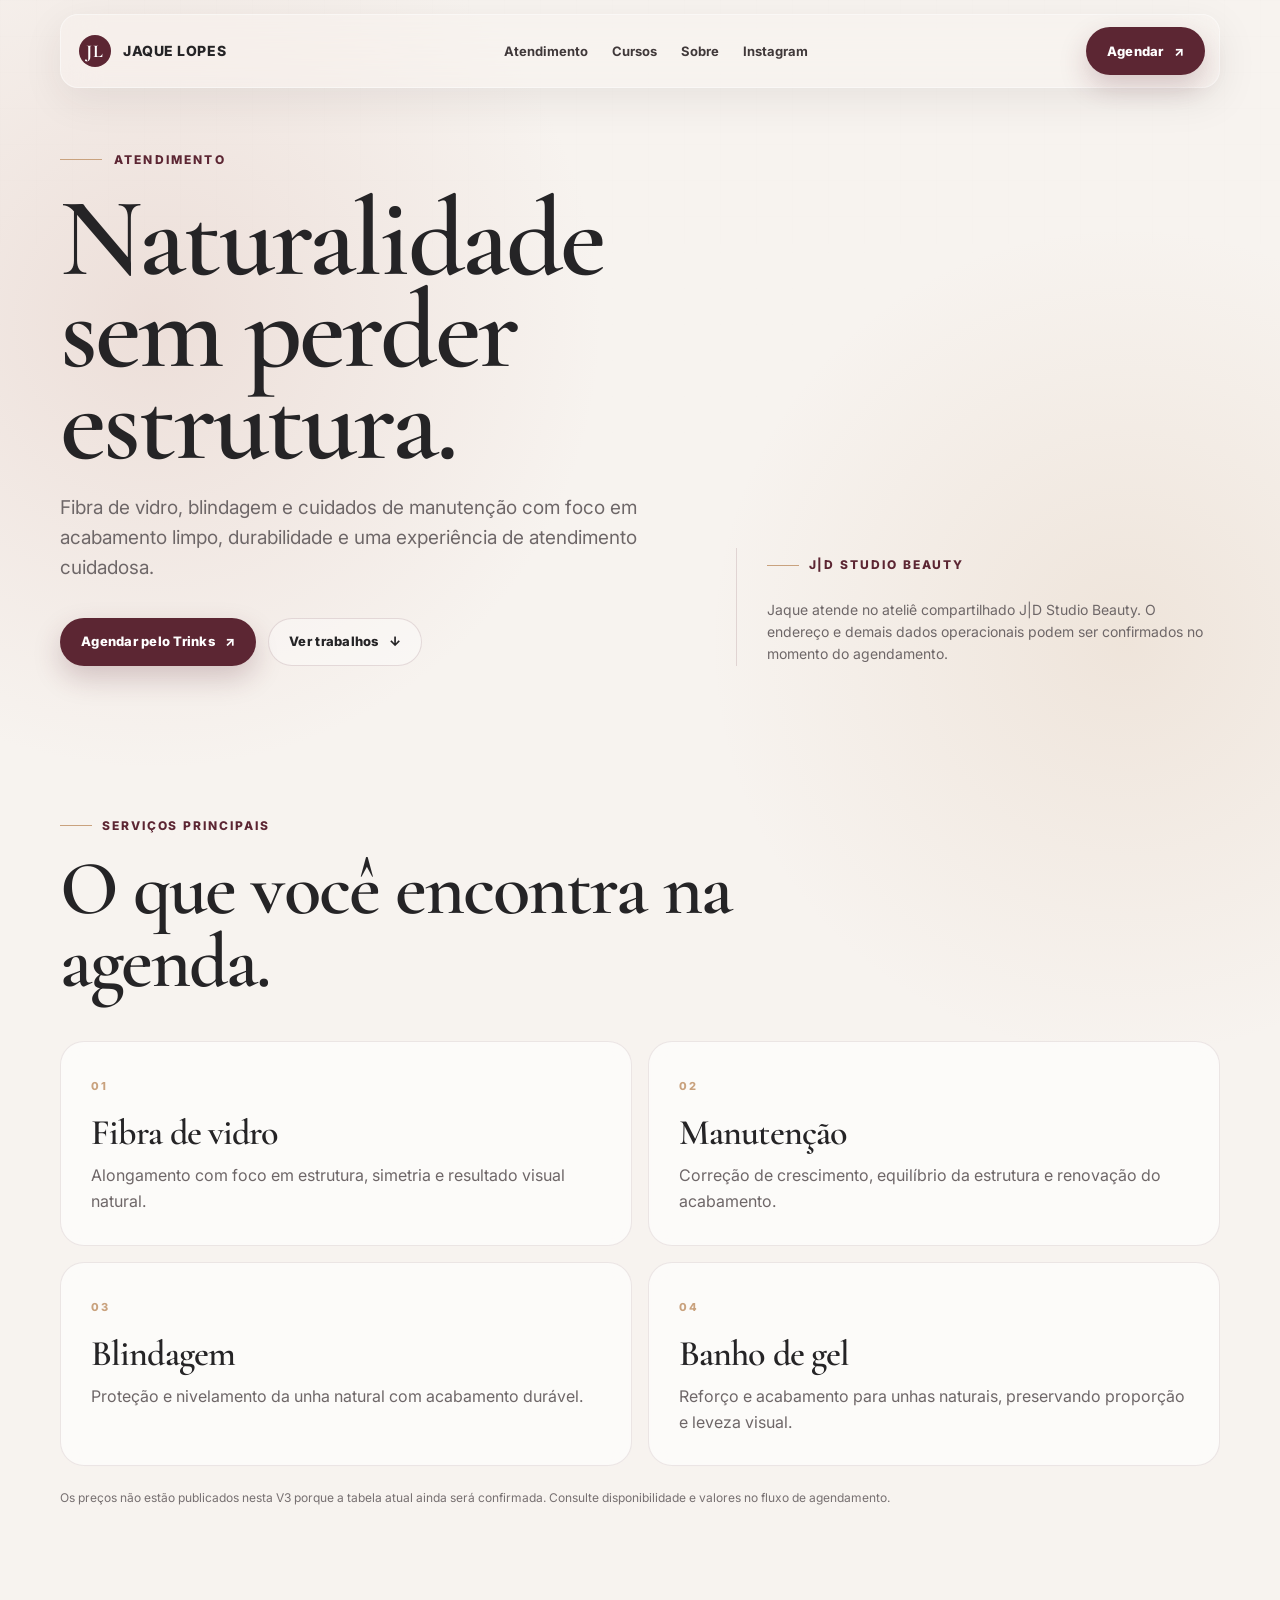
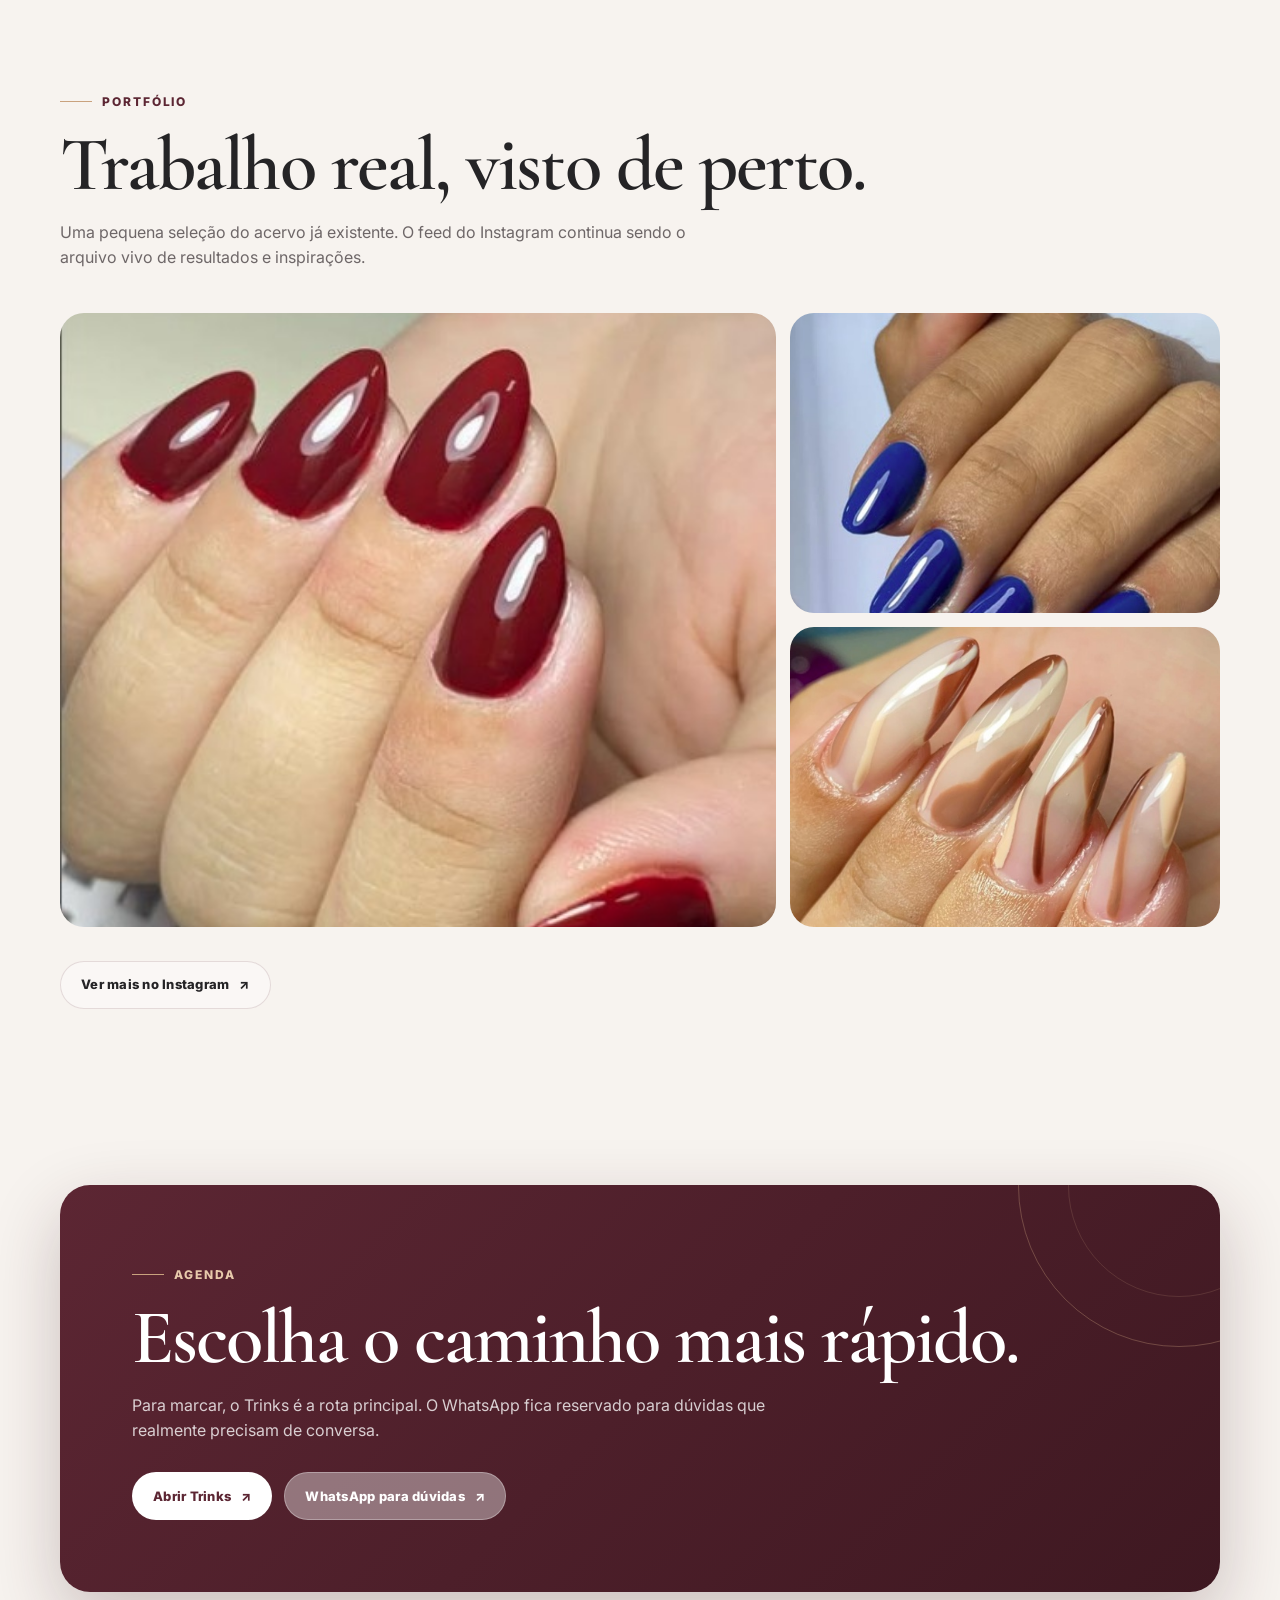
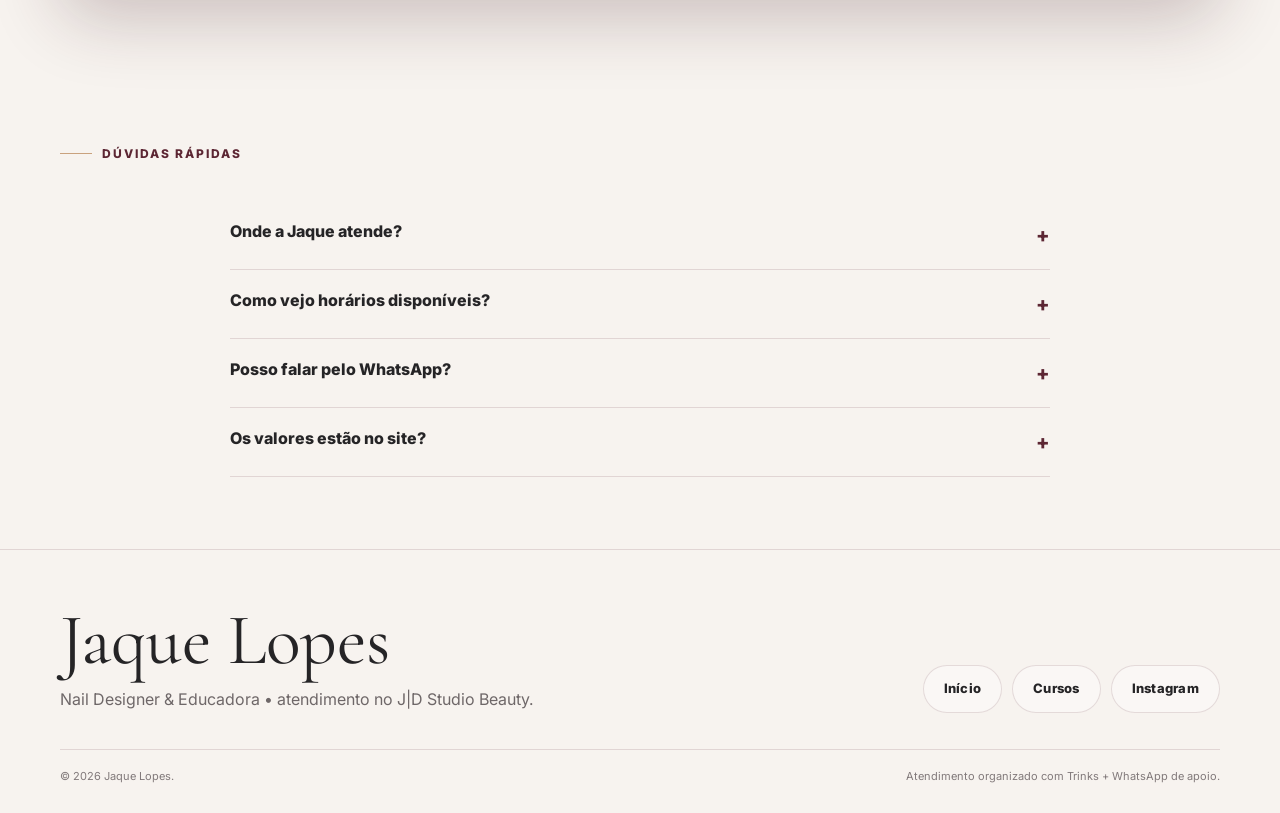
==== atendimento.html @ b5ff6c97 "V3: add dedicated attendance journey" ====
<!doctype html>
<html lang="pt-BR">
<head>
  <meta charset="utf-8">
  <meta name="viewport" content="width=device-width, initial-scale=1, viewport-fit=cover">
  <meta name="theme-color" content="#F7F3EF">
  <title>Atendimento | Jaque Lopes</title>
  <meta name="description" content="Atendimento de Jaque Lopes no J|D Studio Beauty: fibra de vidro, manutenção, blindagem e banho de gel, com foco em acabamento natural.">
  <link rel="icon" type="image/svg+xml" href="assets/img/favicon.svg">
  <link rel="preconnect" href="https://fonts.googleapis.com">
  <link rel="preconnect" href="https://fonts.gstatic.com" crossorigin>
  <link href="https://fonts.googleapis.com/css2?family=Cormorant+Garamond:ital,wght@0,500;0,600;1,500;1,600&family=Inter:wght@400;500;600;700;800&display=swap" rel="stylesheet">
  <link rel="stylesheet" href="assets/css/v3.css">
</head>
<body>
  <a class="skip-link" href="#conteudo">Pular para o conteúdo</a>
  <div class="transition-curtain" aria-hidden="true"></div>
  <div class="nav-wrap"><nav class="nav" aria-label="Navegação principal">
    <a class="brand" href="index.html" data-transition><span class="brand-mark">JL</span><span>JAQUE LOPES</span></a>
    <div class="nav-links"><a href="atendimento.html">Atendimento</a><a href="curso.html" data-transition>Cursos</a><a href="index.html#sobre" data-transition>Sobre</a><a href="https://www.instagram.com/unhasporjaquelopes/" target="_blank" rel="noopener">Instagram</a></div>
    <button class="nav-toggle" type="button" aria-label="Abrir menu" aria-expanded="false">Menu</button>
    <a class="btn btn-primary" href="https://www.trinks.com/unhas-por-jaque-lopes-" target="_blank" rel="noopener">Agendar <span class="arrow">↗</span></a>
  </nav></div>

  <main id="conteudo">
    <header class="page-hero"><div class="container page-hero-grid">
      <div><div class="hero-eyebrow">Atendimento</div><h1>Naturalidade sem perder estrutura.</h1><p>Fibra de vidro, blindagem e cuidados de manutenção com foco em acabamento limpo, durabilidade e uma experiência de atendimento cuidadosa.</p><div class="hero-actions"><a class="btn btn-primary" href="https://www.trinks.com/unhas-por-jaque-lopes-" target="_blank" rel="noopener">Agendar pelo Trinks <span class="arrow">↗</span></a><a class="btn btn-secondary" href="#portfolio">Ver trabalhos <span class="arrow">↓</span></a></div></div>
      <div class="page-hero-aside reveal"><span class="section-kicker">J|D Studio Beauty</span><p>Jaque atende no ateliê compartilhado J|D Studio Beauty. O endereço e demais dados operacionais podem ser confirmados no momento do agendamento.</p></div>
    </div></header>

    <section class="section compact"><div class="container"><span class="section-kicker reveal">Serviços principais</span><h2 class="reveal" style="margin-top:18px;max-width:820px">O que você encontra na agenda.</h2><div class="services-grid">
      <article class="service-card reveal"><span class="service-number">01</span><h3>Fibra de vidro</h3><p>Alongamento com foco em estrutura, simetria e resultado visual natural.</p></article>
      <article class="service-card reveal"><span class="service-number">02</span><h3>Manutenção</h3><p>Correção de crescimento, equilíbrio da estrutura e renovação do acabamento.</p></article>
      <article class="service-card reveal"><span class="service-number">03</span><h3>Blindagem</h3><p>Proteção e nivelamento da unha natural com acabamento durável.</p></article>
      <article class="service-card reveal"><span class="service-number">04</span><h3>Banho de gel</h3><p>Reforço e acabamento para unhas naturais, preservando proporção e leveza visual.</p></article>
    </div><p class="hero-note reveal" style="margin-top:22px">Os preços não estão publicados nesta V3 porque a tabela atual ainda será confirmada. Consulte disponibilidade e valores no fluxo de agendamento.</p></div></section>

    <section id="portfolio" class="section"><div class="container"><span class="section-kicker reveal">Portfólio</span><h2 class="reveal" style="margin-top:18px">Trabalho real, visto de perto.</h2><p class="reveal" style="margin-top:18px;color:var(--muted);max-width:650px">Uma pequena seleção do acervo já existente. O feed do Instagram continua sendo o arquivo vivo de resultados e inspirações.</p><div class="gallery reveal">
      <figure data-lightbox="assets/img/portfolio/01-full.jpg" data-alt="Blindagem em unha natural"><img src="assets/img/portfolio/01-full.jpg" alt="Blindagem em unha natural" loading="lazy"><figcaption>Blindagem • acabamento natural</figcaption></figure>
      <figure data-lightbox="assets/img/portfolio/02-full.jpg" data-alt="Fibra de vidro"><img src="assets/img/portfolio/02-full.jpg" alt="Fibra de vidro" loading="lazy"><figcaption>Fibra de vidro • estrutura</figcaption></figure>
      <figure data-lightbox="assets/img/portfolio/03-full.jpg" data-alt="Fibra de vidro em tons terrosos"><img src="assets/img/portfolio/03-full.jpg" alt="Fibra de vidro em tons terrosos" loading="lazy"><figcaption>Fibra de vidro • tons naturais</figcaption></figure>
    </div><div class="hero-actions reveal"><a class="btn btn-secondary" href="https://www.instagram.com/unhasporjaquelopes/" target="_blank" rel="noopener">Ver mais no Instagram <span class="arrow">↗</span></a></div></div></section>

    <section class="section compact"><div class="container callout reveal"><span class="section-kicker" style="color:#E7C9AB">Agenda</span><h2 style="margin-top:18px">Escolha o caminho mais rápido.</h2><p>Para marcar, o Trinks é a rota principal. O WhatsApp fica reservado para dúvidas que realmente precisam de conversa.</p><div class="hero-actions"><a class="btn btn-light" href="https://www.trinks.com/unhas-por-jaque-lopes-" target="_blank" rel="noopener">Abrir Trinks <span class="arrow">↗</span></a><a class="btn btn-secondary" style="color:white;border-color:rgba(255,255,255,.3)" href="https://wa.me/5521967671257?text=Oi%20Jaque!%20Tenho%20uma%20d%C3%BAvida%20antes%20de%20agendar." target="_blank" rel="noopener">WhatsApp para dúvidas <span class="arrow">↗</span></a></div></div></section>

    <section class="section compact"><div class="container"><span class="section-kicker reveal">Dúvidas rápidas</span><div class="faq reveal"><details><summary>Onde a Jaque atende?</summary><p>No J|D Studio Beauty. Os dados exatos de localização podem ser confirmados no fluxo de agendamento.</p></details><details><summary>Como vejo horários disponíveis?</summary><p>Use o botão de agendamento pelo Trinks. Essa é a rota principal para consultar e organizar horários.</p></details><details><summary>Posso falar pelo WhatsApp?</summary><p>Sim. O WhatsApp continua disponível para dúvidas específicas, mas o agendamento tende a ser mais direto pelo Trinks.</p></details><details><summary>Os valores estão no site?</summary><p>Ainda não. A tabela atual será confirmada antes de ser publicada para evitar informação desatualizada.</p></details></div></div></section>
  </main>

  <div class="lightbox" role="dialog" aria-modal="true" aria-label="Visualização ampliada"><div class="lightbox-panel"><button class="lightbox-close" type="button" aria-label="Fechar">×</button><img src="" alt=""></div></div>
  <footer class="footer"><div class="container"><div class="footer-grid"><div><div class="footer-brand">Jaque Lopes</div><p>Nail Designer & Educadora • atendimento no J|D Studio Beauty.</p></div><div class="footer-links"><a class="btn btn-secondary" href="index.html" data-transition>Início</a><a class="btn btn-secondary" href="curso.html" data-transition>Cursos</a><a class="btn btn-secondary" href="https://www.instagram.com/unhasporjaquelopes/" target="_blank" rel="noopener">Instagram</a></div></div><div class="footer-meta"><span>© <span data-year></span> Jaque Lopes.</span><span>Atendimento organizado com Trinks + WhatsApp de apoio.</span></div></div></footer>
  <script src="assets/js/v3.js" defer></script>
</body>
</html>
---- assets/css/v3.css ----
:root {
  --paper: #F7F3EF;
  --paper-2: #EFE7E1;
  --wine: #5C2633;
  --wine-2: #3E1821;
  --champagne: #C9A27E;
  --nude: #D8B7AE;
  --ink: #252426;
  --muted: #6E6768;
  --line: rgba(92, 38, 51, .14);
  --glass: rgba(247, 243, 239, .78);
  --shadow: 0 22px 70px rgba(62, 24, 33, .12);
  --ease: cubic-bezier(.22, .61, .36, 1);
}

* { box-sizing: border-box; }
html { scroll-behavior: smooth; }
body {
  margin: 0;
  font-family: Inter, system-ui, -apple-system, BlinkMacSystemFont, "Segoe UI", sans-serif;
  color: var(--ink);
  background:
    radial-gradient(circle at 12% 8%, rgba(216, 183, 174, .34), transparent 28rem),
    radial-gradient(circle at 88% 16%, rgba(201, 162, 126, .18), transparent 26rem),
    var(--paper);
  line-height: 1.6;
  overflow-x: hidden;
}
body::before { content: ""; position: fixed; inset: 0; pointer-events: none; opacity: .28; background-image: linear-gradient(rgba(92,38,51,.03) 1px, transparent 1px), linear-gradient(90deg, rgba(92,38,51,.03) 1px, transparent 1px); background-size: 36px 36px; mask-image: linear-gradient(to bottom, rgba(0,0,0,.7), transparent 72%); z-index: -1; }
a { color: inherit; text-decoration: none; }
img { max-width: 100%; display: block; }
button, a { -webkit-tap-highlight-color: transparent; }
.container { width: min(1160px, calc(100% - 40px)); margin: 0 auto; }
.section { padding: 104px 0; position: relative; }
.section.compact { padding: 72px 0; }
.section-kicker { display: inline-flex; align-items: center; gap: 10px; text-transform: uppercase; letter-spacing: .16em; font-size: 12px; font-weight: 800; color: var(--wine); }
.section-kicker::before { content: ""; width: 32px; height: 1px; background: var(--champagne); }
h1, h2, h3, .serif { font-family: "Cormorant Garamond", Georgia, serif; letter-spacing: -.025em; margin: 0; }
h1 { font-size: clamp(64px, 10vw, 138px); line-height: .82; font-weight: 600; }
h2 { font-size: clamp(44px, 6vw, 78px); line-height: .95; font-weight: 600; }
h3 { font-size: clamp(30px, 4vw, 48px); line-height: 1; font-weight: 600; }
p { margin: 0; }
.skip-link { position: fixed; left: 12px; top: -50px; z-index: 1000; background: var(--ink); color: white; padding: 10px 14px; border-radius: 10px; }
.skip-link:focus { top: 12px; }
.nav-wrap { position: fixed; top: 14px; left: 0; right: 0; z-index: 100; pointer-events: none; }
.nav { pointer-events: auto; width: min(1160px, calc(100% - 28px)); margin: auto; display: flex; align-items: center; justify-content: space-between; gap: 18px; padding: 12px 14px 12px 18px; border: 1px solid rgba(255,255,255,.44); background: rgba(247,243,239,.54); backdrop-filter: blur(18px) saturate(1.1); -webkit-backdrop-filter: blur(18px) saturate(1.1); border-radius: 18px; box-shadow: 0 12px 40px rgba(46, 32, 34, .08); transition: background .35s var(--ease), box-shadow .35s var(--ease), transform .35s var(--ease); }
.nav.is-scrolled { background: rgba(247,243,239,.9); box-shadow: 0 12px 40px rgba(46,32,34,.14); }
.brand { display: flex; align-items: center; gap: 12px; font-size: 14px; font-weight: 800; letter-spacing: .04em; }
.brand-mark { width: 32px; height: 32px; border-radius: 50%; display: grid; place-items: center; color: white; background: var(--wine); font-family: "Cormorant Garamond", serif; font-size: 18px; }
.nav-links { display: flex; align-items: center; gap: 24px; font-size: 13px; font-weight: 700; }
.nav-links a { position: relative; color: #40393A; }
.nav-links a::after { content: ""; position: absolute; left: 0; right: 100%; bottom: -5px; height: 1px; background: var(--wine); transition: right .25s var(--ease); }
.nav-links a:hover::after, .nav-links a:focus-visible::after { right: 0; }
.nav-toggle { display: none; background: none; border: 0; font: inherit; cursor: pointer; color: var(--ink); }
.btn { display: inline-flex; align-items: center; justify-content: center; gap: 10px; min-height: 48px; padding: 0 20px; border-radius: 999px; border: 1px solid transparent; font-size: 13px; font-weight: 800; letter-spacing: .02em; transition: transform .25s var(--ease), box-shadow .25s var(--ease), background .25s var(--ease), color .25s var(--ease), border-color .25s var(--ease); }
.btn:hover { transform: translateY(-2px); }
.btn-primary { background: var(--wine); color: #fff; box-shadow: 0 12px 28px rgba(92,38,51,.22); }
.btn-primary:hover { background: var(--wine-2); box-shadow: 0 16px 34px rgba(92,38,51,.28); }
.btn-secondary { border-color: var(--line); background: rgba(255,255,255,.38); color: var(--ink); }
.btn-secondary:hover { background: #fff; border-color: rgba(92,38,51,.28); }
.btn-light { background: #fff; color: var(--wine); }
.btn .arrow { transition: transform .25s var(--ease); }
.btn:hover .arrow { transform: translateX(4px); }
.hero { min-height: 100svh; padding: 128px 0 54px; display: grid; align-items: end; position: relative; }
.hero-grid { display: grid; grid-template-columns: minmax(0, 1.05fr) minmax(330px, .75fr); gap: 60px; align-items: end; }
.hero-copy { padding-bottom: 26px; }
.hero-eyebrow { display: flex; align-items: center; gap: 12px; margin-bottom: 24px; color: var(--wine); text-transform: uppercase; letter-spacing: .18em; font-size: 12px; font-weight: 800; }
.hero-eyebrow::before { content: ""; width: 42px; height: 1px; background: var(--champagne); }
.hero-title .line { display: block; overflow: hidden; }
.hero-title .line span { display: block; transform: translateY(110%); opacity: 0; animation: lineIn .9s var(--ease) forwards; }
.hero-title .line:nth-child(2) span { animation-delay: .12s; color: var(--wine); font-style: italic; }
@keyframes lineIn { to { transform: translateY(0); opacity: 1; } }
.hero-lead { max-width: 610px; margin-top: 32px; color: var(--muted); font-size: clamp(17px, 2vw, 21px); }
.hero-actions { display: flex; flex-wrap: wrap; gap: 12px; margin-top: 34px; }
.hero-note { margin-top: 18px; color: #777071; font-size: 12px; }
.hero-media { position: relative; border-radius: 34px 34px 140px 34px; overflow: hidden; min-height: 610px; box-shadow: var(--shadow); background: #d7c6bf; }
.hero-media img { width: 100%; height: 100%; min-height: 610px; object-fit: cover; object-position: center 20%; transition: transform 1.2s var(--ease); }
.hero-media:hover img { transform: scale(1.025); }
.hero-media::after { content: ""; position: absolute; inset: 0; background: linear-gradient(to top, rgba(37,36,38,.42), transparent 48%); pointer-events: none; }
.hero-badge { position: absolute; right: 22px; bottom: 22px; z-index: 2; max-width: 220px; padding: 16px 18px; border-radius: 18px; color: white; background: rgba(37,36,38,.34); backdrop-filter: blur(12px); border: 1px solid rgba(255,255,255,.24); font-size: 13px; }
.hero-badge strong { display: block; font-family: "Cormorant Garamond", serif; font-size: 24px; }
.journey { display: grid; grid-template-columns: 1fr 1fr; gap: 18px; margin-top: 44px; }
.journey-card { min-height: 540px; position: relative; overflow: hidden; border-radius: 30px; box-shadow: var(--shadow); isolation: isolate; }
.journey-card img { position: absolute; inset: 0; width: 100%; height: 100%; object-fit: cover; transition: transform .8s var(--ease), filter .8s var(--ease); z-index: -2; }
.journey-card::before { content: ""; position: absolute; inset: 0; background: linear-gradient(to top, rgba(37,36,38,.78), rgba(37,36,38,.02) 72%); z-index: -1; }
.journey-card::after { content: ""; position: absolute; inset: 0; background: linear-gradient(115deg, rgba(92,38,51,.34), transparent 45%); opacity: 0; transition: opacity .45s var(--ease); z-index: -1; }
.journey-card:hover img { transform: scale(1.045); filter: saturate(.94); }
.journey-card:hover::after { opacity: 1; }
.journey-content { position: absolute; inset: auto 26px 26px; color: white; }
.journey-index { display: inline-flex; width: 36px; height: 36px; border-radius: 50%; align-items: center; justify-content: center; border: 1px solid rgba(255,255,255,.45); font-size: 12px; margin-bottom: 16px; }
.journey-title { font-size: clamp(42px, 5vw, 66px); }
.journey-content p { max-width: 420px; margin: 12px 0 20px; color: rgba(255,255,255,.82); }
.trust-strip { display: grid; grid-template-columns: repeat(3, 1fr); border-top: 1px solid var(--line); border-bottom: 1px solid var(--line); margin-top: 64px; }
.trust-item { padding: 28px 24px; text-align: center; }
.trust-item + .trust-item { border-left: 1px solid var(--line); }
.trust-item strong { display: block; color: var(--wine); font-family: "Cormorant Garamond", serif; font-size: 31px; font-weight: 600; }
.trust-item span { color: var(--muted); font-size: 13px; }
.split { display: grid; grid-template-columns: .9fr 1.1fr; gap: 70px; align-items: center; }
.split.reverse { grid-template-columns: 1.1fr .9fr; }
.copy-block p { color: var(--muted); font-size: 18px; max-width: 660px; margin-top: 24px; }
.copy-block .btn { margin-top: 28px; }
.media-card { border-radius: 28px; overflow: hidden; position: relative; box-shadow: var(--shadow); }
.media-card img { width: 100%; height: 560px; object-fit: cover; transition: transform .8s var(--ease); }
.media-card:hover img { transform: scale(1.025); }
.media-card::after { content: ""; position: absolute; inset: 16px; border-radius: 20px; border: 1px solid rgba(255,255,255,.26); pointer-events: none; }
.services-grid { display: grid; grid-template-columns: repeat(2, 1fr); gap: 16px; margin-top: 42px; }
.service-card { padding: 30px; border-radius: 24px; background: rgba(255,255,255,.62); border: 1px solid rgba(92,38,51,.10); backdrop-filter: blur(10px); transition: transform .3s var(--ease), box-shadow .3s var(--ease), border-color .3s var(--ease); }
.service-card:hover { transform: translateY(-5px); box-shadow: 0 22px 46px rgba(92,38,51,.10); border-color: rgba(92,38,51,.22); }
.service-number { font-size: 11px; font-weight: 800; letter-spacing: .16em; color: var(--champagne); }
.service-card h3 { margin-top: 18px; font-size: 36px; }
.service-card p { margin-top: 12px; color: var(--muted); }
.gallery { display: grid; grid-template-columns: 1.25fr .75fr; grid-template-rows: 300px 300px; gap: 14px; margin-top: 42px; }
.gallery figure { margin: 0; position: relative; overflow: hidden; border-radius: 24px; cursor: zoom-in; }
.gallery figure:first-child { grid-row: 1 / 3; }
.gallery img { width: 100%; height: 100%; object-fit: cover; transition: transform .6s var(--ease); }
.gallery figure:hover img { transform: scale(1.035); }
.gallery figcaption { position: absolute; inset: auto 16px 16px; padding: 10px 12px; border-radius: 12px; color: white; background: rgba(37,36,38,.38); backdrop-filter: blur(10px); font-size: 12px; opacity: 0; transform: translateY(8px); transition: .3s var(--ease); }
.gallery figure:hover figcaption { opacity: 1; transform: translateY(0); }
.lightbox { position: fixed; inset: 0; background: rgba(25,21,22,.88); z-index: 300; display: none; align-items: center; justify-content: center; padding: 24px; }
.lightbox.is-open { display: flex; }
.lightbox-panel { max-width: min(960px, 94vw); max-height: 88vh; position: relative; }
.lightbox img { max-height: 82vh; border-radius: 22px; box-shadow: 0 30px 90px rgba(0,0,0,.45); }
.lightbox-close { position: absolute; top: -16px; right: -16px; width: 44px; height: 44px; border-radius: 50%; border: 0; background: white; color: var(--wine); font-size: 22px; cursor: pointer; box-shadow: 0 8px 24px rgba(0,0,0,.25); }
.callout { border-radius: 30px; padding: clamp(34px, 6vw, 72px); background: linear-gradient(135deg, var(--wine), var(--wine-2)); color: white; position: relative; overflow: hidden; box-shadow: 0 26px 70px rgba(62,24,33,.24); }
.callout::before { content: ""; position: absolute; width: 320px; height: 320px; border-radius: 50%; right: -120px; top: -160px; border: 1px solid rgba(201,162,126,.34); }
.callout::after { content: ""; position: absolute; width: 220px; height: 220px; border-radius: 50%; right: -70px; top: -110px; border: 1px solid rgba(201,162,126,.18); }
.callout p { margin-top: 18px; max-width: 700px; color: rgba(255,255,255,.78); }
.callout .hero-actions { margin-top: 28px; }
.course-proof { display: grid; grid-template-columns: repeat(3, 1fr); gap: 16px; margin-top: 42px; }
.proof-card { border-radius: 24px; padding: 26px; background: white; border: 1px solid var(--line); }
.proof-card small { color: var(--champagne); text-transform: uppercase; letter-spacing: .15em; font-weight: 800; }
.proof-card h3 { margin-top: 14px; font-size: 34px; }
.proof-card p { margin-top: 12px; color: var(--muted); font-size: 14px; }
.curriculum { display: grid; grid-template-columns: repeat(2, 1fr); gap: 14px; margin-top: 38px; }
.curriculum-item { display: grid; grid-template-columns: 50px 1fr; gap: 14px; padding: 22px; border-bottom: 1px solid var(--line); }
.curriculum-item .num { width: 42px; height: 42px; border-radius: 50%; display: grid; place-items: center; background: var(--paper-2); color: var(--wine); font-weight: 800; font-size: 12px; }
.curriculum-item strong { font-size: 16px; }
.curriculum-item p { margin-top: 6px; color: var(--muted); font-size: 14px; }
.faq { max-width: 820px; margin: 38px auto 0; }
.faq details { border-bottom: 1px solid var(--line); padding: 18px 0; }
.faq summary { cursor: pointer; font-weight: 800; list-style: none; display: flex; justify-content: space-between; gap: 16px; }
.faq summary::-webkit-details-marker { display:none; }
.faq summary::after { content: "+"; color: var(--wine); font-size: 20px; }
.faq details[open] summary::after { content: "–"; }
.faq p { padding-top: 12px; color: var(--muted); }
.footer { padding: 58px 0 28px; border-top: 1px solid var(--line); }
.footer-grid { display: grid; grid-template-columns: 1fr auto; gap: 28px; align-items: end; }
.footer-brand { font-family: "Cormorant Garamond", serif; font-size: clamp(42px, 6vw, 72px); line-height: .9; }
.footer p { color: var(--muted); margin-top: 14px; max-width: 550px; }
.footer-links { display: flex; flex-wrap: wrap; gap: 10px; justify-content: flex-end; }
.footer-meta { display: flex; justify-content: space-between; gap: 20px; margin-top: 36px; padding-top: 18px; border-top: 1px solid var(--line); color: #81797A; font-size: 11px; }
.reveal { opacity: 0; transform: translateY(24px); transition: opacity .75s var(--ease), transform .75s var(--ease); }
.reveal.is-visible { opacity: 1; transform: translateY(0); }
[data-parallax] { will-change: transform; }
.page-hero { min-height: 72svh; padding: 150px 0 70px; display: grid; align-items: end; }
.page-hero-grid { display: grid; grid-template-columns: 1fr .8fr; gap: 70px; align-items: end; }
.page-hero h1 { font-size: clamp(58px, 9vw, 112px); }
.page-hero p { color: var(--muted); font-size: 19px; margin-top: 24px; max-width: 620px; }
.page-hero-aside { border-left: 1px solid var(--line); padding-left: 30px; }
.page-hero-aside p { font-size: 14px; }
.transition-curtain { position: fixed; inset: 0; z-index: 999; background: var(--wine); transform: scaleY(0); transform-origin: bottom; pointer-events: none; }
.transition-curtain.is-leaving { animation: curtain .46s var(--ease) forwards; }
@keyframes curtain { to { transform: scaleY(1); } }
@media (max-width: 900px) {
  .section { padding: 82px 0; }
  .nav { border-radius: 16px; }
  .nav-links { position: fixed; top: 80px; left: 14px; right: 14px; display: none; flex-direction: column; align-items: stretch; gap: 0; padding: 14px; border-radius: 18px; background: rgba(247,243,239,.98); box-shadow: var(--shadow); border: 1px solid var(--line); }
  .nav-links.is-open { display: flex; }
  .nav-links a { padding: 14px 8px; border-bottom: 1px solid var(--line); }
  .nav-links a:last-child { border: 0; }
  .nav-toggle { display: inline-flex; }
  .nav > .btn { display: none; }
  .hero { min-height: auto; padding-top: 118px; }
  .hero-grid, .split, .split.reverse, .page-hero-grid { grid-template-columns: 1fr; gap: 34px; }
  .hero-media { min-height: 520px; border-radius: 28px 28px 94px 28px; }
  .hero-media img { min-height: 520px; }
  .journey { grid-template-columns: 1fr; }
  .journey-card { min-height: 470px; }
  .media-card img { height: 470px; }
  .page-hero-aside { border-left: 0; border-top: 1px solid var(--line); padding: 22px 0 0; }
  .footer-grid { grid-template-columns: 1fr; }
  .footer-links { justify-content: flex-start; }
}
@media (max-width: 640px) {
  .container { width: min(100% - 28px, 1160px); }
  .section { padding: 68px 0; }
  h1 { font-size: clamp(58px, 20vw, 86px); }
  h2 { font-size: clamp(42px, 13vw, 62px); }
  .hero-actions { flex-direction: column; align-items: stretch; }
  .hero-actions .btn { width: 100%; }
  .hero-media { min-height: 440px; }
  .hero-media img { min-height: 440px; }
  .hero-badge { right: 14px; left: 14px; bottom: 14px; max-width: none; }
  .journey-card { min-height: 430px; }
  .trust-strip { grid-template-columns: 1fr; }
  .trust-item + .trust-item { border-left: 0; border-top: 1px solid var(--line); }
  .services-grid, .course-proof, .curriculum { grid-template-columns: 1fr; }
  .gallery { grid-template-columns: 1fr 1fr; grid-template-rows: 390px 220px; }
  .gallery figure:first-child { grid-column: 1 / 3; grid-row: auto; }
  .media-card img { height: 420px; }
  .footer-meta { flex-direction: column; }
  .page-hero { min-height: auto; padding-top: 126px; }
}
@media (prefers-reduced-motion: reduce) {
  *, *::before, *::after { animation-duration: .01ms !important; animation-iteration-count: 1 !important; scroll-behavior: auto !important; transition-duration: .01ms !important; }
  .hero-title .line span { transform: none; opacity: 1; }
  .reveal { opacity: 1; transform: none; }
  [data-parallax] { transform: none !important; }
}
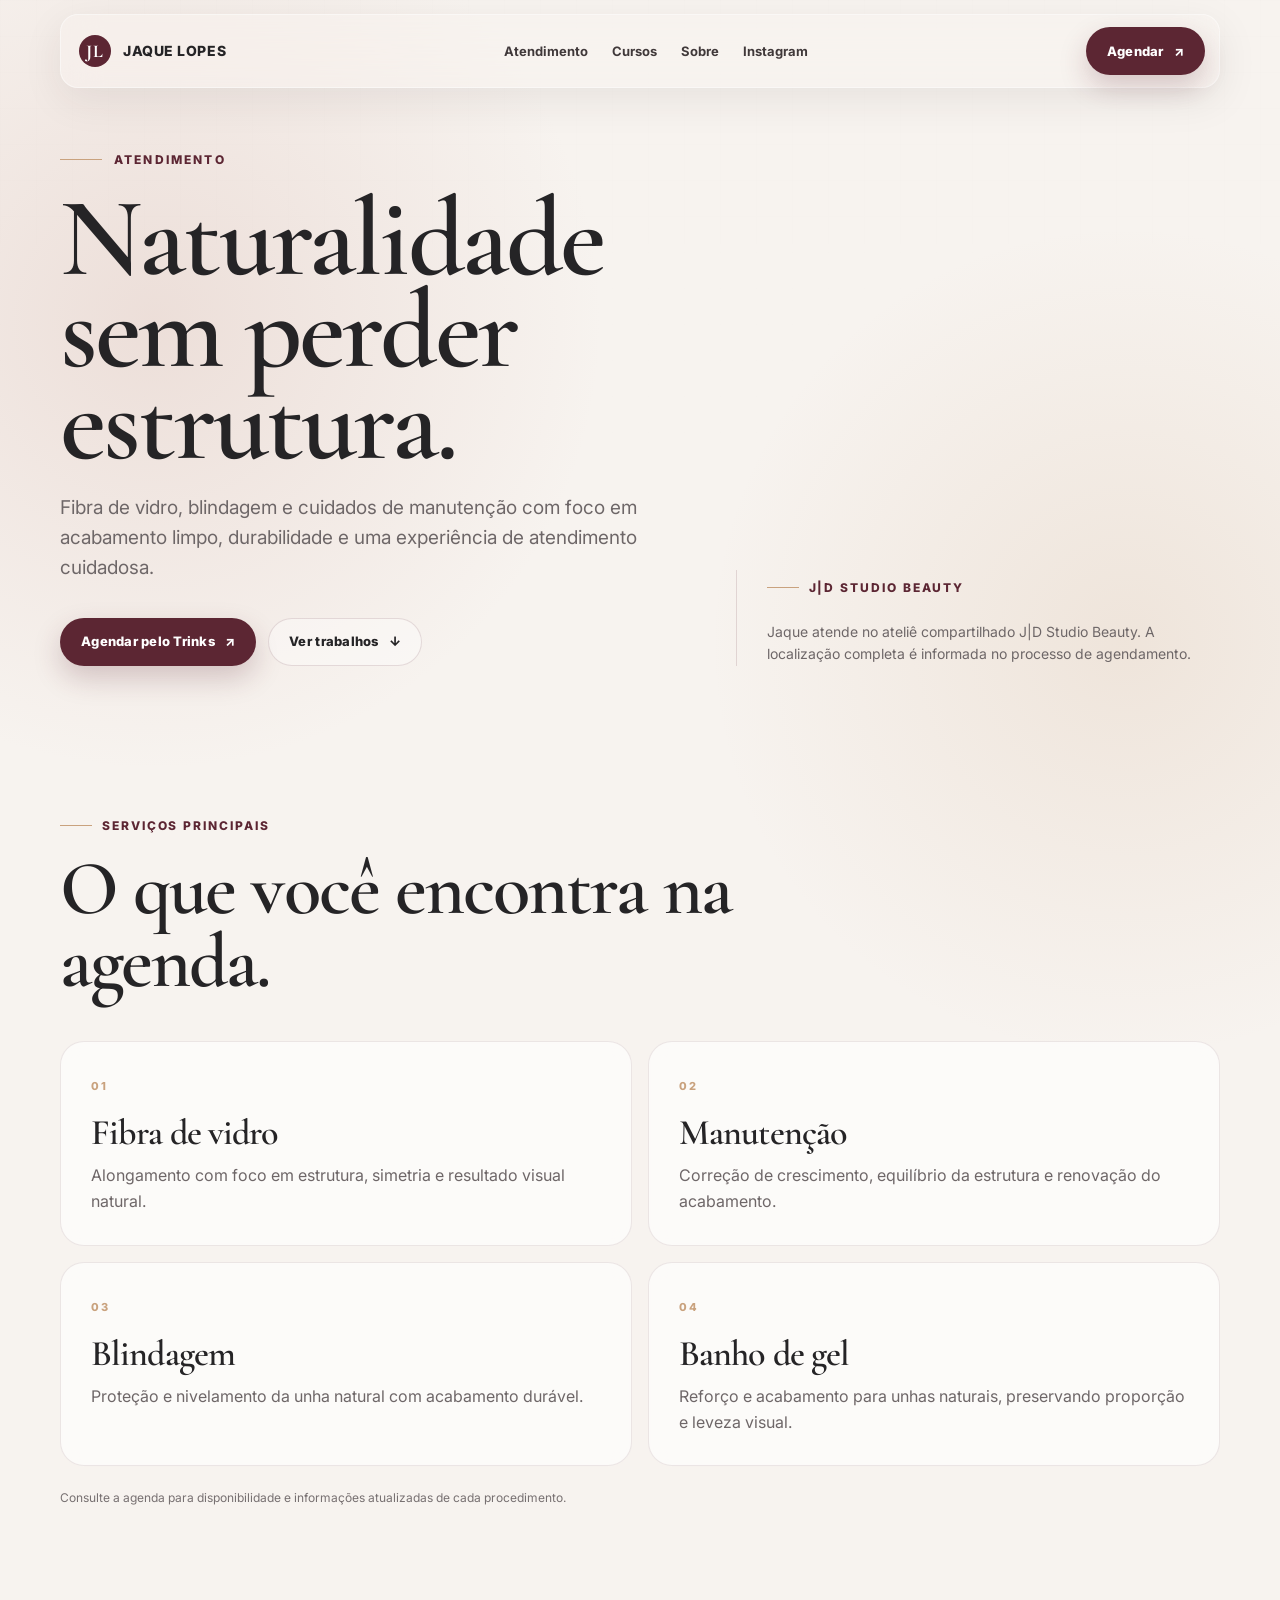
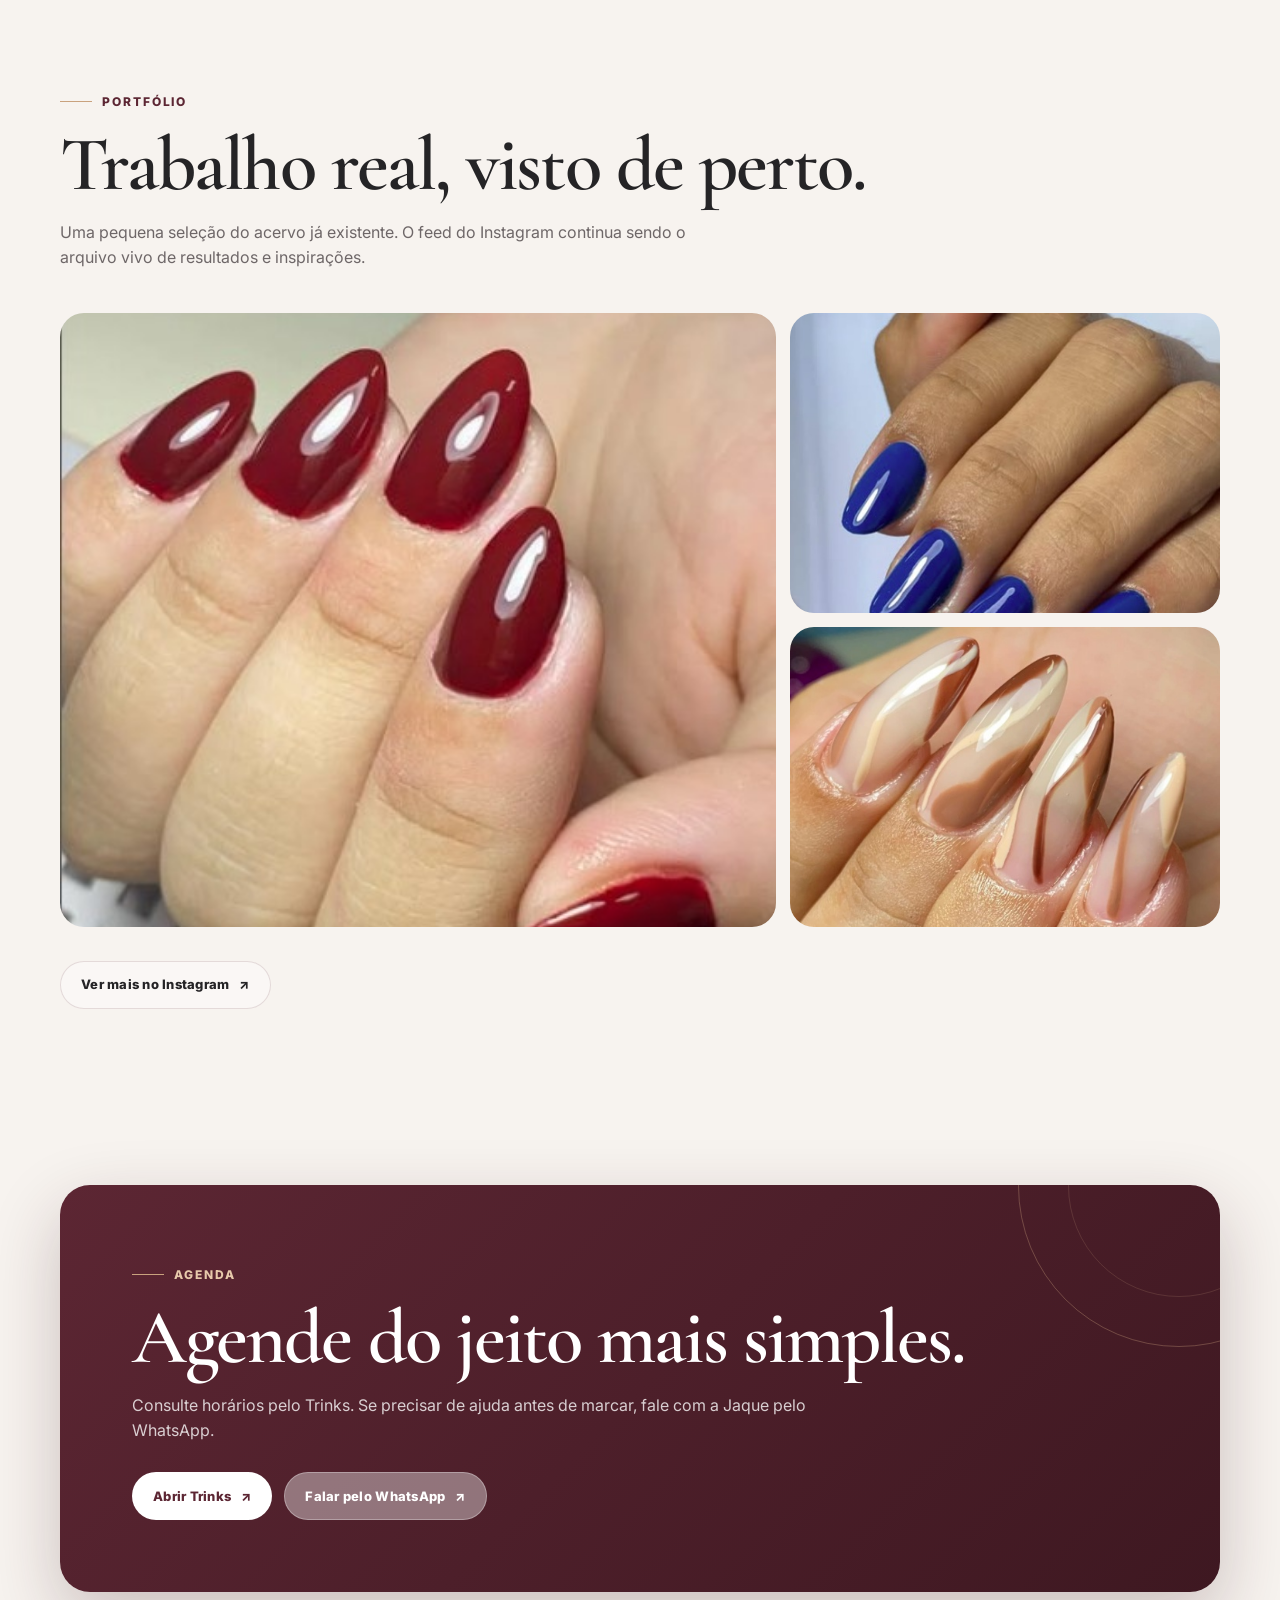
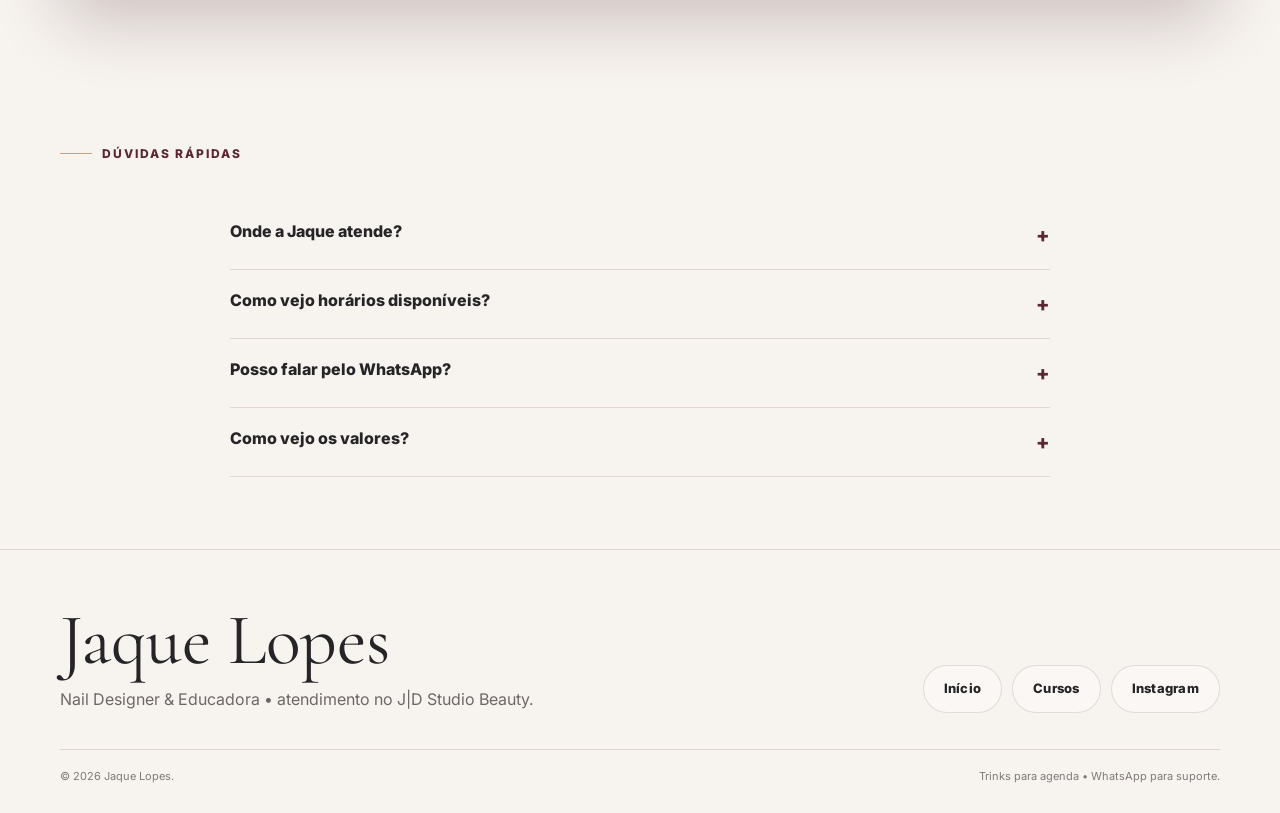
==== commit 83440063: "V3: polish attendance copy and booking flow" ====
--- a/atendimento.html
+++ b/atendimento.html
@@ -25,7 +25,7 @@
   <main id="conteudo">
     <header class="page-hero"><div class="container page-hero-grid">
       <div><div class="hero-eyebrow">Atendimento</div><h1>Naturalidade sem perder estrutura.</h1><p>Fibra de vidro, blindagem e cuidados de manutenção com foco em acabamento limpo, durabilidade e uma experiência de atendimento cuidadosa.</p><div class="hero-actions"><a class="btn btn-primary" href="https://www.trinks.com/unhas-por-jaque-lopes-" target="_blank" rel="noopener">Agendar pelo Trinks <span class="arrow">↗</span></a><a class="btn btn-secondary" href="#portfolio">Ver trabalhos <span class="arrow">↓</span></a></div></div>
-      <div class="page-hero-aside reveal"><span class="section-kicker">J|D Studio Beauty</span><p>Jaque atende no ateliê compartilhado J|D Studio Beauty. O endereço e demais dados operacionais podem ser confirmados no momento do agendamento.</p></div>
+      <div class="page-hero-aside reveal"><span class="section-kicker">J|D Studio Beauty</span><p>Jaque atende no ateliê compartilhado J|D Studio Beauty. A localização completa é informada no processo de agendamento.</p></div>
     </div></header>
 
     <section class="section compact"><div class="container"><span class="section-kicker reveal">Serviços principais</span><h2 class="reveal" style="margin-top:18px;max-width:820px">O que você encontra na agenda.</h2><div class="services-grid">
@@ -33,7 +33,7 @@
       <article class="service-card reveal"><span class="service-number">02</span><h3>Manutenção</h3><p>Correção de crescimento, equilíbrio da estrutura e renovação do acabamento.</p></article>
       <article class="service-card reveal"><span class="service-number">03</span><h3>Blindagem</h3><p>Proteção e nivelamento da unha natural com acabamento durável.</p></article>
       <article class="service-card reveal"><span class="service-number">04</span><h3>Banho de gel</h3><p>Reforço e acabamento para unhas naturais, preservando proporção e leveza visual.</p></article>
-    </div><p class="hero-note reveal" style="margin-top:22px">Os preços não estão publicados nesta V3 porque a tabela atual ainda será confirmada. Consulte disponibilidade e valores no fluxo de agendamento.</p></div></section>
+    </div><p class="hero-note reveal" style="margin-top:22px">Consulte a agenda para disponibilidade e informações atualizadas de cada procedimento.</p></div></section>
 
     <section id="portfolio" class="section"><div class="container"><span class="section-kicker reveal">Portfólio</span><h2 class="reveal" style="margin-top:18px">Trabalho real, visto de perto.</h2><p class="reveal" style="margin-top:18px;color:var(--muted);max-width:650px">Uma pequena seleção do acervo já existente. O feed do Instagram continua sendo o arquivo vivo de resultados e inspirações.</p><div class="gallery reveal">
       <figure data-lightbox="assets/img/portfolio/01-full.jpg" data-alt="Blindagem em unha natural"><img src="assets/img/portfolio/01-full.jpg" alt="Blindagem em unha natural" loading="lazy"><figcaption>Blindagem • acabamento natural</figcaption></figure>
@@ -41,13 +41,13 @@
       <figure data-lightbox="assets/img/portfolio/03-full.jpg" data-alt="Fibra de vidro em tons terrosos"><img src="assets/img/portfolio/03-full.jpg" alt="Fibra de vidro em tons terrosos" loading="lazy"><figcaption>Fibra de vidro • tons naturais</figcaption></figure>
     </div><div class="hero-actions reveal"><a class="btn btn-secondary" href="https://www.instagram.com/unhasporjaquelopes/" target="_blank" rel="noopener">Ver mais no Instagram <span class="arrow">↗</span></a></div></div></section>
 
-    <section class="section compact"><div class="container callout reveal"><span class="section-kicker" style="color:#E7C9AB">Agenda</span><h2 style="margin-top:18px">Escolha o caminho mais rápido.</h2><p>Para marcar, o Trinks é a rota principal. O WhatsApp fica reservado para dúvidas que realmente precisam de conversa.</p><div class="hero-actions"><a class="btn btn-light" href="https://www.trinks.com/unhas-por-jaque-lopes-" target="_blank" rel="noopener">Abrir Trinks <span class="arrow">↗</span></a><a class="btn btn-secondary" style="color:white;border-color:rgba(255,255,255,.3)" href="https://wa.me/5521967671257?text=Oi%20Jaque!%20Tenho%20uma%20d%C3%BAvida%20antes%20de%20agendar." target="_blank" rel="noopener">WhatsApp para dúvidas <span class="arrow">↗</span></a></div></div></section>
+    <section class="section compact"><div class="container callout reveal"><span class="section-kicker" style="color:#E7C9AB">Agenda</span><h2 style="margin-top:18px">Agende do jeito mais simples.</h2><p>Consulte horários pelo Trinks. Se precisar de ajuda antes de marcar, fale com a Jaque pelo WhatsApp.</p><div class="hero-actions"><a class="btn btn-light" href="https://www.trinks.com/unhas-por-jaque-lopes-" target="_blank" rel="noopener">Abrir Trinks <span class="arrow">↗</span></a><a class="btn btn-secondary" style="color:white;border-color:rgba(255,255,255,.3)" href="https://wa.me/5521967671257?text=Oi%20Jaque!%20Tenho%20uma%20d%C3%BAvida%20antes%20de%20agendar." target="_blank" rel="noopener">Falar pelo WhatsApp <span class="arrow">↗</span></a></div></div></section>
 
-    <section class="section compact"><div class="container"><span class="section-kicker reveal">Dúvidas rápidas</span><div class="faq reveal"><details><summary>Onde a Jaque atende?</summary><p>No J|D Studio Beauty. Os dados exatos de localização podem ser confirmados no fluxo de agendamento.</p></details><details><summary>Como vejo horários disponíveis?</summary><p>Use o botão de agendamento pelo Trinks. Essa é a rota principal para consultar e organizar horários.</p></details><details><summary>Posso falar pelo WhatsApp?</summary><p>Sim. O WhatsApp continua disponível para dúvidas específicas, mas o agendamento tende a ser mais direto pelo Trinks.</p></details><details><summary>Os valores estão no site?</summary><p>Ainda não. A tabela atual será confirmada antes de ser publicada para evitar informação desatualizada.</p></details></div></div></section>
+    <section class="section compact"><div class="container"><span class="section-kicker reveal">Dúvidas rápidas</span><div class="faq reveal"><details><summary>Onde a Jaque atende?</summary><p>No J|D Studio Beauty. A localização completa é confirmada no agendamento.</p></details><details><summary>Como vejo horários disponíveis?</summary><p>Use o botão de agendamento pelo Trinks para consultar os horários.</p></details><details><summary>Posso falar pelo WhatsApp?</summary><p>Sim. O WhatsApp continua disponível para dúvidas e ajuda antes de marcar.</p></details><details><summary>Como vejo os valores?</summary><p>Consulte as informações atualizadas no fluxo de agendamento; se algum procedimento não estiver claro, confirme pelo WhatsApp.</p></details></div></div></section>
   </main>
 
   <div class="lightbox" role="dialog" aria-modal="true" aria-label="Visualização ampliada"><div class="lightbox-panel"><button class="lightbox-close" type="button" aria-label="Fechar">×</button><img src="" alt=""></div></div>
-  <footer class="footer"><div class="container"><div class="footer-grid"><div><div class="footer-brand">Jaque Lopes</div><p>Nail Designer & Educadora • atendimento no J|D Studio Beauty.</p></div><div class="footer-links"><a class="btn btn-secondary" href="index.html" data-transition>Início</a><a class="btn btn-secondary" href="curso.html" data-transition>Cursos</a><a class="btn btn-secondary" href="https://www.instagram.com/unhasporjaquelopes/" target="_blank" rel="noopener">Instagram</a></div></div><div class="footer-meta"><span>© <span data-year></span> Jaque Lopes.</span><span>Atendimento organizado com Trinks + WhatsApp de apoio.</span></div></div></footer>
+  <footer class="footer"><div class="container"><div class="footer-grid"><div><div class="footer-brand">Jaque Lopes</div><p>Nail Designer & Educadora • atendimento no J|D Studio Beauty.</p></div><div class="footer-links"><a class="btn btn-secondary" href="index.html" data-transition>Início</a><a class="btn btn-secondary" href="curso.html" data-transition>Cursos</a><a class="btn btn-secondary" href="https://www.instagram.com/unhasporjaquelopes/" target="_blank" rel="noopener">Instagram</a></div></div><div class="footer-meta"><span>© <span data-year></span> Jaque Lopes.</span><span>Trinks para agenda • WhatsApp para suporte.</span></div></div></footer>
   <script src="assets/js/v3.js" defer></script>
 </body>
 </html>
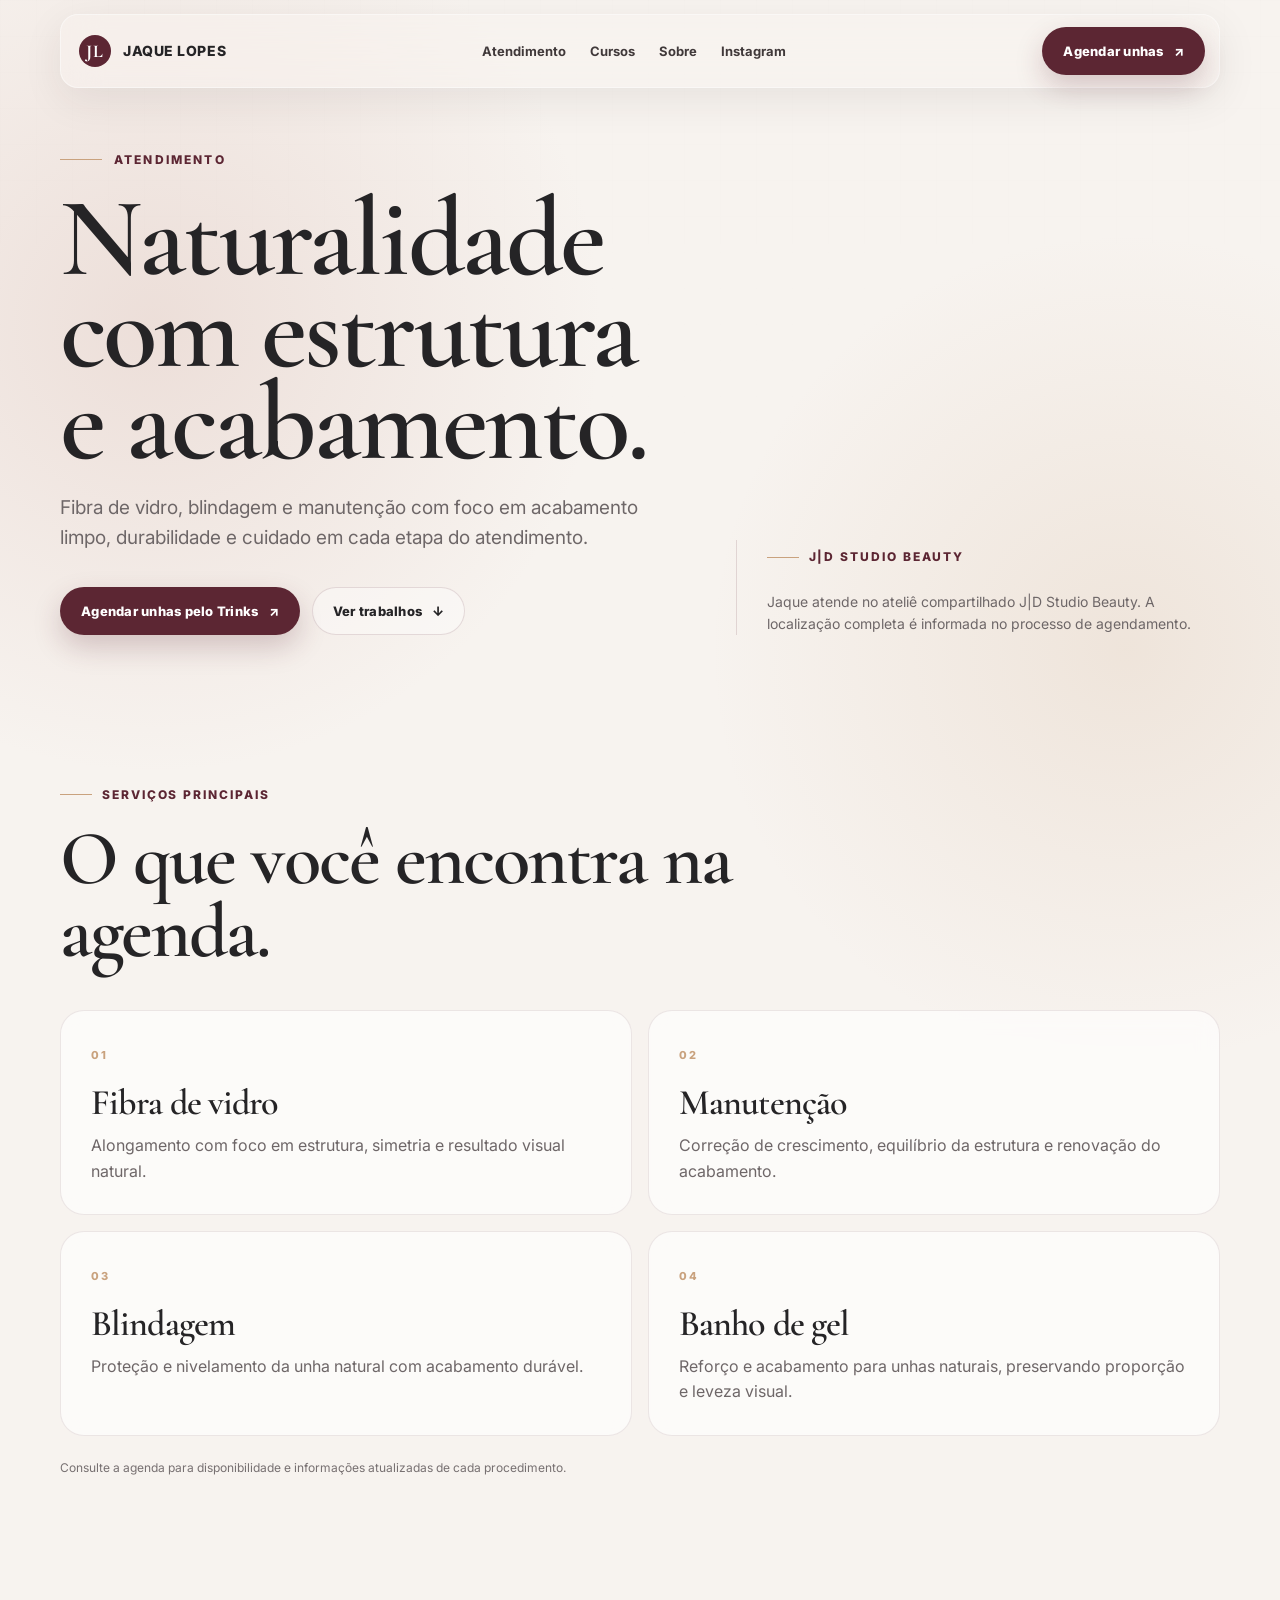
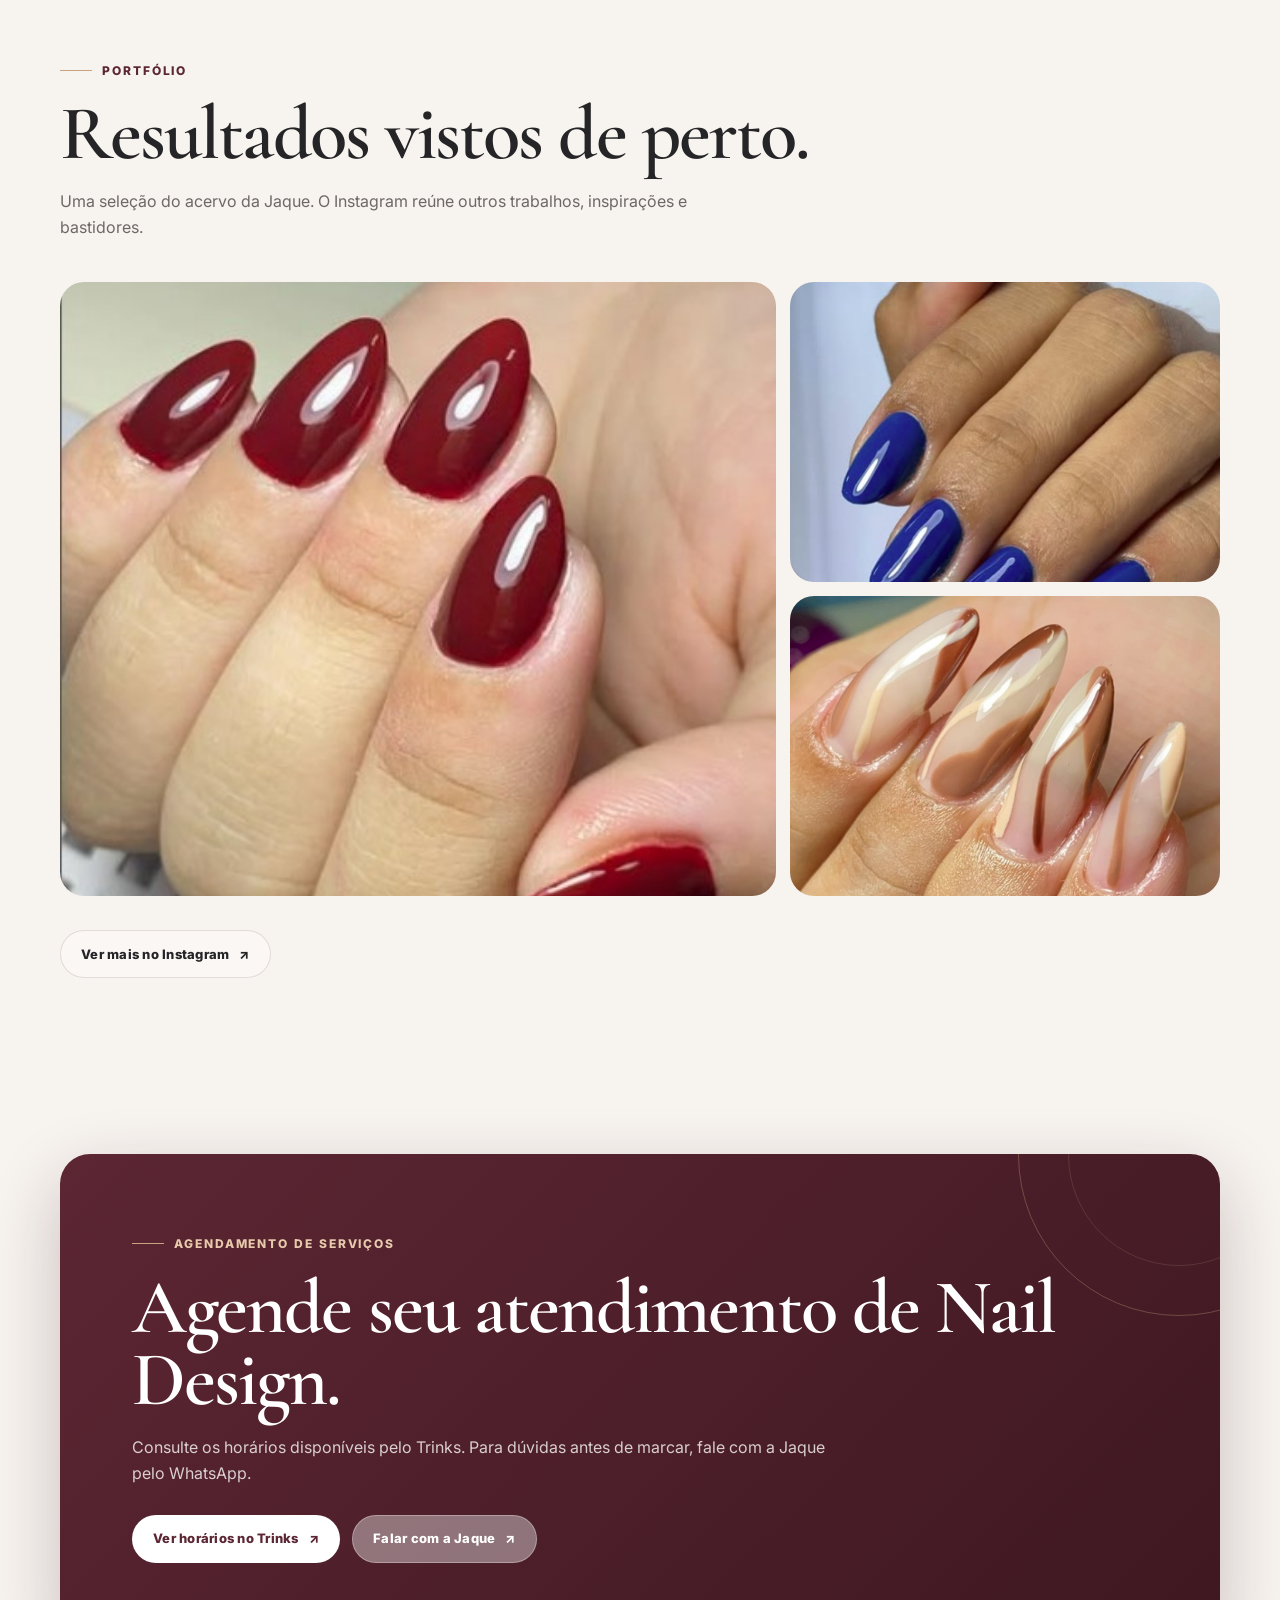
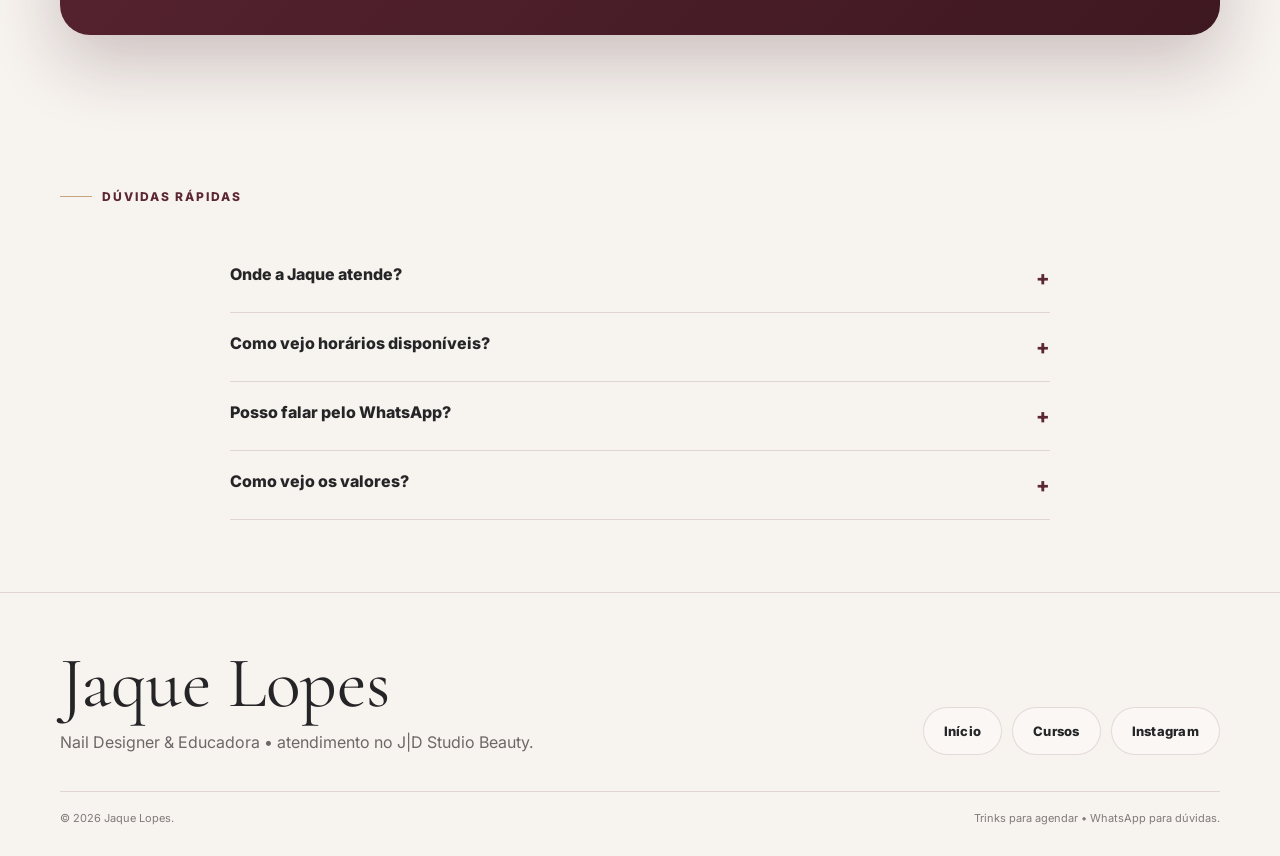
==== commit eeaade38: "V3.1: clarify service booking copy" ====
--- a/atendimento.html
+++ b/atendimento.html
@@ -19,12 +19,12 @@
     <a class="brand" href="index.html" data-transition><span class="brand-mark">JL</span><span>JAQUE LOPES</span></a>
     <div class="nav-links"><a href="atendimento.html">Atendimento</a><a href="curso.html" data-transition>Cursos</a><a href="index.html#sobre" data-transition>Sobre</a><a href="https://www.instagram.com/unhasporjaquelopes/" target="_blank" rel="noopener">Instagram</a></div>
     <button class="nav-toggle" type="button" aria-label="Abrir menu" aria-expanded="false">Menu</button>
-    <a class="btn btn-primary" href="https://www.trinks.com/unhas-por-jaque-lopes-" target="_blank" rel="noopener">Agendar <span class="arrow">↗</span></a>
+    <a class="btn btn-primary" href="https://www.trinks.com/unhas-por-jaque-lopes-" target="_blank" rel="noopener">Agendar unhas <span class="arrow">↗</span></a>
   </nav></div>
 
   <main id="conteudo">
     <header class="page-hero"><div class="container page-hero-grid">
-      <div><div class="hero-eyebrow">Atendimento</div><h1>Naturalidade sem perder estrutura.</h1><p>Fibra de vidro, blindagem e cuidados de manutenção com foco em acabamento limpo, durabilidade e uma experiência de atendimento cuidadosa.</p><div class="hero-actions"><a class="btn btn-primary" href="https://www.trinks.com/unhas-por-jaque-lopes-" target="_blank" rel="noopener">Agendar pelo Trinks <span class="arrow">↗</span></a><a class="btn btn-secondary" href="#portfolio">Ver trabalhos <span class="arrow">↓</span></a></div></div>
+      <div><div class="hero-eyebrow">Atendimento</div><h1>Naturalidade com estrutura e acabamento.</h1><p>Fibra de vidro, blindagem e manutenção com foco em acabamento limpo, durabilidade e cuidado em cada etapa do atendimento.</p><div class="hero-actions"><a class="btn btn-primary" href="https://www.trinks.com/unhas-por-jaque-lopes-" target="_blank" rel="noopener">Agendar unhas pelo Trinks <span class="arrow">↗</span></a><a class="btn btn-secondary" href="#portfolio">Ver trabalhos <span class="arrow">↓</span></a></div></div>
       <div class="page-hero-aside reveal"><span class="section-kicker">J|D Studio Beauty</span><p>Jaque atende no ateliê compartilhado J|D Studio Beauty. A localização completa é informada no processo de agendamento.</p></div>
     </div></header>
 
@@ -35,19 +35,19 @@
       <article class="service-card reveal"><span class="service-number">04</span><h3>Banho de gel</h3><p>Reforço e acabamento para unhas naturais, preservando proporção e leveza visual.</p></article>
     </div><p class="hero-note reveal" style="margin-top:22px">Consulte a agenda para disponibilidade e informações atualizadas de cada procedimento.</p></div></section>
 
-    <section id="portfolio" class="section"><div class="container"><span class="section-kicker reveal">Portfólio</span><h2 class="reveal" style="margin-top:18px">Trabalho real, visto de perto.</h2><p class="reveal" style="margin-top:18px;color:var(--muted);max-width:650px">Uma pequena seleção do acervo já existente. O feed do Instagram continua sendo o arquivo vivo de resultados e inspirações.</p><div class="gallery reveal">
+    <section id="portfolio" class="section"><div class="container"><span class="section-kicker reveal">Portfólio</span><h2 class="reveal" style="margin-top:18px">Resultados vistos de perto.</h2><p class="reveal" style="margin-top:18px;color:var(--muted);max-width:650px">Uma seleção do acervo da Jaque. O Instagram reúne outros trabalhos, inspirações e bastidores.</p><div class="gallery reveal">
       <figure data-lightbox="assets/img/portfolio/01-full.jpg" data-alt="Blindagem em unha natural"><img src="assets/img/portfolio/01-full.jpg" alt="Blindagem em unha natural" loading="lazy"><figcaption>Blindagem • acabamento natural</figcaption></figure>
       <figure data-lightbox="assets/img/portfolio/02-full.jpg" data-alt="Fibra de vidro"><img src="assets/img/portfolio/02-full.jpg" alt="Fibra de vidro" loading="lazy"><figcaption>Fibra de vidro • estrutura</figcaption></figure>
       <figure data-lightbox="assets/img/portfolio/03-full.jpg" data-alt="Fibra de vidro em tons terrosos"><img src="assets/img/portfolio/03-full.jpg" alt="Fibra de vidro em tons terrosos" loading="lazy"><figcaption>Fibra de vidro • tons naturais</figcaption></figure>
     </div><div class="hero-actions reveal"><a class="btn btn-secondary" href="https://www.instagram.com/unhasporjaquelopes/" target="_blank" rel="noopener">Ver mais no Instagram <span class="arrow">↗</span></a></div></div></section>
 
-    <section class="section compact"><div class="container callout reveal"><span class="section-kicker" style="color:#E7C9AB">Agenda</span><h2 style="margin-top:18px">Agende do jeito mais simples.</h2><p>Consulte horários pelo Trinks. Se precisar de ajuda antes de marcar, fale com a Jaque pelo WhatsApp.</p><div class="hero-actions"><a class="btn btn-light" href="https://www.trinks.com/unhas-por-jaque-lopes-" target="_blank" rel="noopener">Abrir Trinks <span class="arrow">↗</span></a><a class="btn btn-secondary" style="color:white;border-color:rgba(255,255,255,.3)" href="https://wa.me/5521967671257?text=Oi%20Jaque!%20Tenho%20uma%20d%C3%BAvida%20antes%20de%20agendar." target="_blank" rel="noopener">Falar pelo WhatsApp <span class="arrow">↗</span></a></div></div></section>
+    <section class="section compact"><div class="container callout reveal"><span class="section-kicker" style="color:#E7C9AB">Agendamento de serviços</span><h2 style="margin-top:18px">Agende seu atendimento de Nail Design.</h2><p>Consulte os horários disponíveis pelo Trinks. Para dúvidas antes de marcar, fale com a Jaque pelo WhatsApp.</p><div class="hero-actions"><a class="btn btn-light" href="https://www.trinks.com/unhas-por-jaque-lopes-" target="_blank" rel="noopener">Ver horários no Trinks <span class="arrow">↗</span></a><a class="btn btn-secondary" style="color:white;border-color:rgba(255,255,255,.3)" href="https://wa.me/5521967671257?text=Oi%20Jaque!%20Tenho%20uma%20d%C3%BAvida%20antes%20de%20agendar." target="_blank" rel="noopener">Falar com a Jaque <span class="arrow">↗</span></a></div></div></section>
 
-    <section class="section compact"><div class="container"><span class="section-kicker reveal">Dúvidas rápidas</span><div class="faq reveal"><details><summary>Onde a Jaque atende?</summary><p>No J|D Studio Beauty. A localização completa é confirmada no agendamento.</p></details><details><summary>Como vejo horários disponíveis?</summary><p>Use o botão de agendamento pelo Trinks para consultar os horários.</p></details><details><summary>Posso falar pelo WhatsApp?</summary><p>Sim. O WhatsApp continua disponível para dúvidas e ajuda antes de marcar.</p></details><details><summary>Como vejo os valores?</summary><p>Consulte as informações atualizadas no fluxo de agendamento; se algum procedimento não estiver claro, confirme pelo WhatsApp.</p></details></div></div></section>
+    <section class="section compact"><div class="container"><span class="section-kicker reveal">Dúvidas rápidas</span><div class="faq reveal"><details><summary>Onde a Jaque atende?</summary><p>No J|D Studio Beauty. A localização completa é confirmada no agendamento.</p></details><details><summary>Como vejo horários disponíveis?</summary><p>Use o botão do Trinks para consultar os horários dos serviços.</p></details><details><summary>Posso falar pelo WhatsApp?</summary><p>Sim. Use o WhatsApp para dúvidas ou ajuda antes de marcar.</p></details><details><summary>Como vejo os valores?</summary><p>Consulte as informações atualizadas no agendamento. Se algum procedimento não estiver claro, confirme pelo WhatsApp.</p></details></div></div></section>
   </main>
 
   <div class="lightbox" role="dialog" aria-modal="true" aria-label="Visualização ampliada"><div class="lightbox-panel"><button class="lightbox-close" type="button" aria-label="Fechar">×</button><img src="" alt=""></div></div>
-  <footer class="footer"><div class="container"><div class="footer-grid"><div><div class="footer-brand">Jaque Lopes</div><p>Nail Designer & Educadora • atendimento no J|D Studio Beauty.</p></div><div class="footer-links"><a class="btn btn-secondary" href="index.html" data-transition>Início</a><a class="btn btn-secondary" href="curso.html" data-transition>Cursos</a><a class="btn btn-secondary" href="https://www.instagram.com/unhasporjaquelopes/" target="_blank" rel="noopener">Instagram</a></div></div><div class="footer-meta"><span>© <span data-year></span> Jaque Lopes.</span><span>Trinks para agenda • WhatsApp para suporte.</span></div></div></footer>
+  <footer class="footer"><div class="container"><div class="footer-grid"><div><div class="footer-brand">Jaque Lopes</div><p>Nail Designer & Educadora • atendimento no J|D Studio Beauty.</p></div><div class="footer-links"><a class="btn btn-secondary" href="index.html" data-transition>Início</a><a class="btn btn-secondary" href="curso.html" data-transition>Cursos</a><a class="btn btn-secondary" href="https://www.instagram.com/unhasporjaquelopes/" target="_blank" rel="noopener">Instagram</a></div></div><div class="footer-meta"><span>© <span data-year></span> Jaque Lopes.</span><span>Trinks para agendar • WhatsApp para dúvidas.</span></div></div></footer>
   <script src="assets/js/v3.js" defer></script>
 </body>
 </html>
